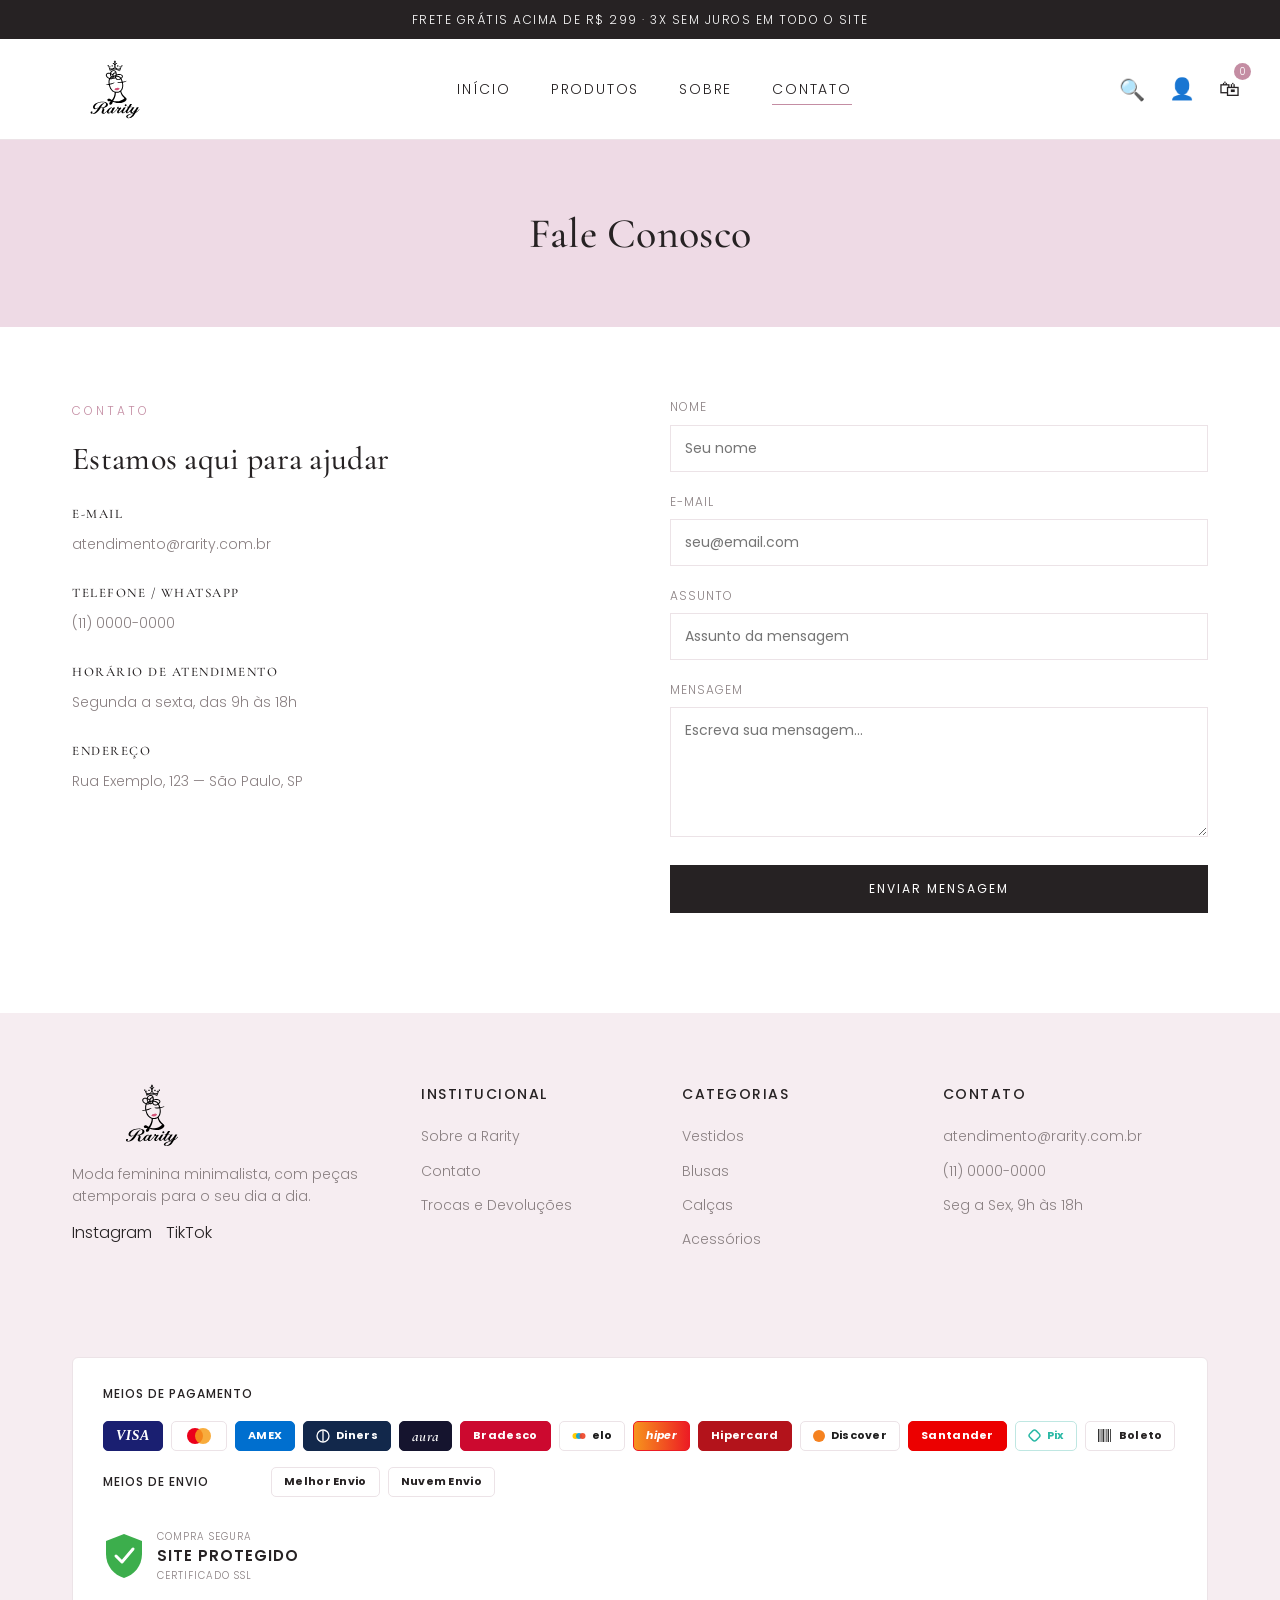
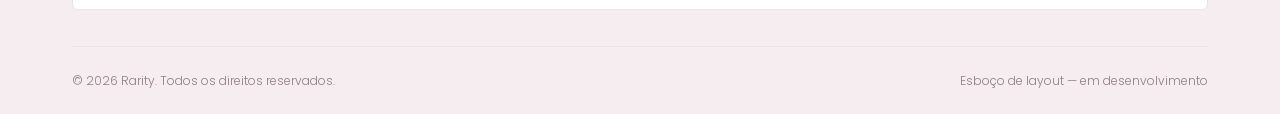
==== contato.html @ 162bc7de "Esboço inicial do site Rarity Layout minimalista em branco e rosa claro, com home, catálogo de produ" ====
<!DOCTYPE html>
<html lang="pt-BR">
<head>
<meta charset="UTF-8">
<meta name="viewport" content="width=device-width, initial-scale=1.0">
<title>Contato — Rarity</title>
<link rel="stylesheet" href="assets/css/style.css">
</head>
<body>

<div class="announce">FRETE GRÁTIS ACIMA DE R$ 299 · 3X SEM JUROS EM TODO O SITE</div>

<header>
  <div class="nav-wrap">
    <a href="index.html" class="site-logo">
      <img src="assets/img/logo-rarity.svg" alt="Rarity">
    </a>

    <ul class="nav-links">
      <li><a href="index.html">Início</a></li>
      <li class="has-dropdown">
        <a href="produtos.html">Produtos</a>
        <ul class="dropdown">
          <li><a href="produtos.html?cat=vestidos">Vestidos</a></li>
          <li class="has-submenu">
            <a href="produtos.html?cat=blusas">Blusas</a>
            <ul class="submenu">
              <li><a href="produtos.html?cat=blusas&amp;sub=basica">Blusa Básica</a></li>
              <li><a href="produtos.html?cat=blusas&amp;sub=cigana">Blusa Cigana</a></li>
              <li><a href="produtos.html?cat=blusas&amp;sub=manga-3-4">Blusa Manga 3/4</a></li>
              <li><a href="produtos.html?cat=blusas&amp;sub=manga-longa">Blusa Manga Longa</a></li>
            </ul>
          </li>
          <li><a href="produtos.html?cat=calcas">Calças</a></li>
          <li class="has-submenu">
            <a href="produtos.html?cat=saias">Saias</a>
            <ul class="submenu">
              <li><a href="produtos.html?cat=saias&amp;sub=longa">Saia Longa</a></li>
              <li><a href="produtos.html?cat=saias&amp;sub=assimetrica">Saia Assimétrica</a></li>
            </ul>
          </li>
          <li><a href="produtos.html?cat=conjuntos">Conjuntos</a></li>
          <li><a href="produtos.html?cat=acessorios">Acessórios</a></li>
        </ul>
      </li>
      <li><a href="sobre.html">Sobre</a></li>
      <li class="active"><a href="contato.html">Contato</a></li>
    </ul>

    <div class="nav-icons">
      <button class="icon-search" aria-label="Buscar">&#128269;</button>
      <a href="#" class="icon-account" aria-label="Conta">&#128100;</a>
      <a href="#" aria-label="Carrinho">&#128717;<span class="cart-count">0</span></a>
      <button class="burger" aria-label="Menu">&#9776;</button>
    </div>
  </div>
</header>

<div class="search-overlay" id="searchOverlay">
  <div class="search-box">
    <button class="search-close" aria-label="Fechar busca">&times;</button>
    <form class="search-form" id="searchForm">
      <input type="text" id="searchInput" placeholder="Buscar produtos, categorias ou subcategorias..." autocomplete="off">
      <button type="submit">Buscar</button>
    </form>
    <div class="search-results" id="searchResults"></div>
  </div>
</div>

<div class="page-banner">
  <div class="container">
    <h1>Fale Conosco</h1>
  </div>
</div>

<div class="container">
  <div class="contact-wrap">

    <div>
      <span class="eyebrow">Contato</span>
      <h2 style="font-size:32px;margin-bottom:20px;">Estamos aqui para ajudar</h2>

      <div class="info-block">
        <h4>E-mail</h4>
        <p>atendimento@rarity.com.br</p>
      </div>
      <div class="info-block">
        <h4>Telefone / WhatsApp</h4>
        <p>(11) 0000-0000</p>
      </div>
      <div class="info-block">
        <h4>Horário de Atendimento</h4>
        <p>Segunda a sexta, das 9h às 18h</p>
      </div>
      <div class="info-block">
        <h4>Endereço</h4>
        <p>Rua Exemplo, 123 — São Paulo, SP</p>
      </div>
    </div>

    <form class="contact-form">
      <div class="form-group">
        <label>Nome</label>
        <input type="text" placeholder="Seu nome" required>
      </div>
      <div class="form-group">
        <label>E-mail</label>
        <input type="email" placeholder="seu@email.com" required>
      </div>
      <div class="form-group">
        <label>Assunto</label>
        <input type="text" placeholder="Assunto da mensagem">
      </div>
      <div class="form-group">
        <label>Mensagem</label>
        <textarea placeholder="Escreva sua mensagem..." required></textarea>
      </div>
      <button type="submit" class="btn btn-primary btn-block">Enviar Mensagem</button>
    </form>

  </div>
</div>

<footer>
  <div class="container">
    <div class="footer-grid">
      <div class="footer-col">
        <div class="logo"><img src="assets/img/logo-rarity.svg" alt="Rarity"></div>
        <p>Moda feminina minimalista, com peças atemporais para o seu dia a dia.</p>
        <div class="social">
          <a href="#">Instagram</a>
          <a href="#">TikTok</a>
        </div>
      </div>
      <div class="footer-col">
        <h4>Institucional</h4>
        <ul>
          <li><a href="sobre.html">Sobre a Rarity</a></li>
          <li><a href="contato.html">Contato</a></li>
          <li><a href="#">Trocas e Devoluções</a></li>
        </ul>
      </div>
      <div class="footer-col">
        <h4>Categorias</h4>
        <ul>
          <li><a href="produtos.html?cat=vestidos">Vestidos</a></li>
          <li><a href="produtos.html?cat=blusas">Blusas</a></li>
          <li><a href="produtos.html?cat=calcas">Calças</a></li>
          <li><a href="produtos.html?cat=acessorios">Acessórios</a></li>
        </ul>
      </div>
      <div class="footer-col">
        <h4>Contato</h4>
        <p>atendimento@rarity.com.br</p>
        <p>(11) 0000-0000</p>
        <p>Seg a Sex, 9h às 18h</p>
      </div>
    </div>

    <div class="payment-strip">
      <div class="payment-info">
        <div class="payment-row">
          <h4>Meios de pagamento</h4>
          <div class="payment-badges">
            <span class="brand-badge visa">VISA</span>
            <span class="brand-badge mastercard">
              <svg width="26" height="16" viewBox="0 0 26 16" xmlns="http://www.w3.org/2000/svg">
                <circle cx="9" cy="8" r="8" fill="#EB001B"/>
                <circle cx="17" cy="8" r="8" fill="#F79E1B" opacity="0.85"/>
              </svg>
            </span>
            <span class="brand-badge amex">AMEX</span>
            <span class="brand-badge diners">
              <svg width="14" height="14" viewBox="0 0 14 14" xmlns="http://www.w3.org/2000/svg">
                <circle cx="7" cy="7" r="6" fill="none" stroke="#fff" stroke-width="1.3"/>
                <line x1="7" y1="1.5" x2="7" y2="12.5" stroke="#fff" stroke-width="1.3"/>
              </svg>
              Diners
            </span>
            <span class="brand-badge aura">aura</span>
            <span class="brand-badge bradesco">Bradesco</span>
            <span class="brand-badge elo">
              <svg width="14" height="14" viewBox="0 0 14 14" xmlns="http://www.w3.org/2000/svg">
                <circle cx="3.5" cy="7" r="3" fill="#FFCB05"/>
                <circle cx="7" cy="7" r="3" fill="#00A4E0" opacity="0.9"/>
                <circle cx="10.5" cy="7" r="3" fill="#EF4123" opacity="0.9"/>
              </svg>
              elo
            </span>
            <span class="brand-badge hiper">hiper</span>
            <span class="brand-badge hipercard">Hipercard</span>
            <span class="brand-badge discover">
              <svg width="12" height="12" viewBox="0 0 12 12" xmlns="http://www.w3.org/2000/svg">
                <circle cx="6" cy="6" r="6" fill="#F58220"/>
              </svg>
              Discover
            </span>
            <span class="brand-badge santander">Santander</span>
            <span class="brand-badge pix">
              <svg width="13" height="13" viewBox="0 0 13 13" xmlns="http://www.w3.org/2000/svg">
                <rect x="2" y="2" width="9" height="9" rx="2.5" transform="rotate(45 6.5 6.5)" fill="none" stroke="#2CB9A6" stroke-width="1.5"/>
              </svg>
              Pix
            </span>
            <span class="brand-badge boleto">
              <svg width="15" height="13" viewBox="0 0 15 13" xmlns="http://www.w3.org/2000/svg">
                <rect x="0" y="0" width="1.4" height="13" fill="#333"/>
                <rect x="2.6" y="0" width="0.9" height="13" fill="#333"/>
                <rect x="4.5" y="0" width="1.8" height="13" fill="#333"/>
                <rect x="7.7" y="0" width="0.9" height="13" fill="#333"/>
                <rect x="9.6" y="0" width="1.4" height="13" fill="#333"/>
                <rect x="12" y="0" width="0.9" height="13" fill="#333"/>
              </svg>
              Boleto
            </span>
          </div>
        </div>
        <div class="payment-row">
          <h4>Meios de envio</h4>
          <div class="payment-badges">
            <span class="brand-badge">Melhor Envio</span>
            <span class="brand-badge">Nuvem Envio</span>
          </div>
        </div>
      </div>

      <div class="security-badge">
        <svg width="42" height="48" viewBox="0 0 42 48" fill="none" xmlns="http://www.w3.org/2000/svg">
          <path d="M21 2 L39 9 V22 C39 34 31 43 21 46 C11 43 3 34 3 22 V9 Z" fill="#3CAE4C"/>
          <path d="M13 24 L19 30 L30 17" stroke="#fff" stroke-width="3" stroke-linecap="round" stroke-linejoin="round" fill="none"/>
        </svg>
        <div class="sec-text">
          <p>Compra Segura</p>
          <strong>Site Protegido</strong>
          <p>Certificado SSL</p>
        </div>
      </div>
    </div>

    <div class="footer-bottom">
      <span>&copy; 2026 Rarity. Todos os direitos reservados.</span>
      <span>Esboço de layout — em desenvolvimento</span>
    </div>
  </div>
</footer>

<script src="assets/js/products.js"></script>
<script src="assets/js/search.js"></script>
<script src="assets/js/main.js"></script>
</body>
</html>
---- assets/css/style.css ----
/* ===========================
   RARITY — Design System
   Minimalista · Branco & Rosa claro
=========================== */

@import url('https://fonts.googleapis.com/css2?family=Alex+Brush&family=Cormorant+Garamond:wght@400;500;600&family=Poppins:wght@300;400;500;600&display=swap');

:root{
  --pink: #EEDAE5;
  --pink-soft: #F6EDF1;
  --pink-dark: #DCB7C7;
  --pink-deep: #C48DA3;
  --white: #FFFFFF;
  --text: #262223;
  --text-light: #8A8082;
  --border: #ECE3E7;

  --font-title: 'Cormorant Garamond', serif;
  --font-body: 'Poppins', sans-serif;

  --container: 1200px;
}

*{ margin:0; padding:0; box-sizing:border-box; }

html{ scroll-behavior:smooth; }

body{
  font-family: var(--font-body);
  color: var(--text);
  background: var(--white);
  font-weight: 300;
  line-height: 1.6;
  -webkit-font-smoothing: antialiased;
}

a{ text-decoration:none; color:inherit; }
ul{ list-style:none; }
img{ max-width:100%; display:block; }
button{ font-family:inherit; cursor:pointer; border:none; background:none; }
input, select, textarea{ font-family:inherit; }

.container{
  max-width: var(--container);
  margin: 0 auto;
  padding: 0 32px;
}

h1,h2,h3,h4{
  font-family: var(--font-title);
  font-weight: 500;
  letter-spacing: 0.3px;
}

.section-title{
  font-size: 34px;
  text-align:center;
  margin-bottom: 8px;
}

.section-sub{
  text-align:center;
  color: var(--text-light);
  font-size: 14px;
  letter-spacing: 2px;
  text-transform: uppercase;
  margin-bottom: 40px;
}

.eyebrow{
  display:inline-block;
  font-size: 12px;
  letter-spacing: 3px;
  text-transform: uppercase;
  color: var(--pink-deep);
  margin-bottom: 12px;
}

.btn{
  display:inline-block;
  padding: 14px 36px;
  border: 1px solid var(--text);
  font-size: 12px;
  letter-spacing: 2px;
  text-transform: uppercase;
  transition: all .25s ease;
  background: transparent;
}
.btn:hover{ background: var(--text); color: var(--white); }

.btn-primary{
  background: var(--text);
  color: var(--white);
  border: 1px solid var(--text);
}
.btn-primary:hover{ background: var(--pink-deep); border-color: var(--pink-deep); }

.btn-block{ width:100%; text-align:center; }

/* ===== Top announcement bar ===== */
.announce{
  background: var(--text);
  color: var(--white);
  text-align:center;
  font-size: 12px;
  letter-spacing: 1.5px;
  padding: 10px 16px;
}

/* ===== Header ===== */
header{
  position: sticky;
  top:0;
  z-index: 100;
  background: rgba(255,255,255,.96);
  backdrop-filter: blur(6px);
  border-bottom: 1px solid var(--border);
}

.nav-wrap{
  display:flex;
  align-items:center;
  justify-content:space-between;
  padding: 20px 40px;
  position: relative;
}

.logo{
  font-family: var(--font-title);
  font-size: 30px;
  letter-spacing: 4px;
  font-weight: 600;
}

.logo span{ color: var(--pink-deep); }

.site-logo{
  display:flex;
  align-items:center;
}
.site-logo img{
  height: 60px;
  width: auto;
  flex-shrink: 0;
  transition: height .2s ease;
}

.nav-links{
  display:flex;
  gap: 40px;
  font-size: 14px;
  letter-spacing: 1.8px;
  text-transform: uppercase;
}

.nav-links li{ position:relative; }

.nav-links a{
  position:relative;
  padding: 6px 0;
}
.nav-links a::after{
  content:'';
  position:absolute;
  left:0; bottom:0;
  width:0; height:1px;
  background: var(--pink-deep);
  transition: width .25s ease;
}
.nav-links a:hover::after{ width:100%; }

.nav-links .active a::after{ width:100%; }

/* dropdown */
.has-dropdown .dropdown{
  position:absolute;
  top: 100%;
  left: -20px;
  background: var(--white);
  border: 1px solid var(--border);
  min-width: 200px;
  padding: 16px 0;
  box-shadow: 0 12px 24px rgba(0,0,0,.06);
  opacity:0;
  visibility:hidden;
  transform: translateY(6px);
  transition: all .2s ease;
}
.has-dropdown:hover .dropdown{
  opacity:1; visibility:visible; transform: translateY(0);
}
.dropdown li a{
  display:block;
  padding: 10px 24px;
  text-transform:none;
  letter-spacing:.3px;
  font-size:14px;
}
.dropdown li a:hover{ background: var(--pink-soft); }
.dropdown li a::after{ display:none; }

/* submenu (subcategorias dentro do dropdown) */
.dropdown li.has-submenu{ position:relative; }
.dropdown li.has-submenu > a{
  display:flex;
  align-items:center;
  justify-content:space-between;
  gap: 8px;
}
.dropdown li.has-submenu > a::after{
  content:'\203A';
  display: inline-block;
  position: static;
  width: auto;
  height: auto;
  background: none;
  transition: none;
  font-size: 15px;
  color: var(--text-light);
}
.submenu{
  position:absolute;
  top: -16px;
  left: 100%;
  background: var(--white);
  border: 1px solid var(--border);
  min-width: 190px;
  padding: 16px 0;
  box-shadow: 0 12px 24px rgba(0,0,0,.06);
  opacity:0;
  visibility:hidden;
  transform: translateX(6px);
  transition: all .2s ease;
}
.dropdown li.has-submenu:hover .submenu{
  opacity:1; visibility:visible; transform: translateX(0);
}
.submenu li a{
  display:block;
  padding: 10px 24px;
  font-size: 14px;
}
.submenu li a:hover{ background: var(--pink-soft); }

.nav-icons{
  display:flex;
  align-items:center;
  gap: 24px;
}
.nav-icons a, .nav-icons button{
  position:relative;
  font-size: 21px;
}
.cart-count{
  position:absolute;
  top:-9px; right:-11px;
  background: var(--pink-deep);
  color:#fff;
  font-size:10px;
  width:17px; height:17px;
  border-radius:50%;
  display:flex; align-items:center; justify-content:center;
}

.burger{ display:none; font-size:22px; }
.icon-search{ cursor:pointer; }

/* ===== Search overlay ===== */
.search-overlay{
  display:none;
  position: fixed;
  inset: 0;
  background: rgba(38,34,35,.45);
  z-index: 200;
  padding: 90px 20px;
  overflow-y: auto;
}
.search-overlay.open{ display:block; }
.search-box{
  max-width: 620px;
  margin: 0 auto;
  background: var(--white);
  border-radius: 6px;
  padding: 28px;
  position: relative;
}
.search-close{
  position:absolute;
  top: 14px;
  right: 16px;
  font-size: 22px;
  line-height: 1;
  color: var(--text-light);
}
.search-close:hover{ color: var(--text); }
.search-form{
  display:flex;
  align-items:center;
  gap: 12px;
  border-bottom: 1px solid var(--border);
  padding-bottom: 16px;
}
.search-form input{
  flex:1;
  border:none;
  font-size: 20px;
  font-family: var(--font-title);
  color: var(--text);
}
.search-form input::placeholder{ color: var(--text-light); font-family: var(--font-body); font-size: 15px; }
.search-form button{
  font-size: 12px;
  letter-spacing: 1.5px;
  text-transform: uppercase;
  color: var(--pink-deep);
  font-weight: 600;
}
.search-results{
  margin-top: 16px;
  max-height: 340px;
  overflow-y: auto;
}
.search-result{
  display:flex;
  align-items:center;
  justify-content:space-between;
  gap: 14px;
  padding: 12px 6px;
  border-bottom: 1px solid var(--border);
}
.search-result:last-child{ border-bottom:none; }
.search-result:hover{ background: var(--pink-soft); }
.search-result .sr-info{ display:flex; flex-direction:column; gap:3px; }
.search-result .sr-name{ font-size: 14px; color: var(--text); }
.search-result .sr-meta{ font-size: 11px; letter-spacing:.5px; text-transform:uppercase; color: var(--text-light); }
.search-result .sr-price{ font-size: 13px; color: var(--pink-deep); white-space:nowrap; }
.search-empty{
  padding: 20px 6px;
  font-size: 14px;
  color: var(--text-light);
  text-align:center;
}

/* ===== Hero ===== */
.hero{
  background: var(--pink);
  display:flex;
  align-items:center;
  min-height: 560px;
  overflow:hidden;
}
.hero .container{
  display:grid;
  grid-template-columns: 1fr 1fr;
  align-items:center;
  gap: 40px;
}
.hero-content h1{
  font-size: 56px;
  line-height: 1.1;
  margin-bottom: 20px;
}
.hero-content p{
  color: var(--text-light);
  max-width: 420px;
  margin-bottom: 32px;
}
.hero-visual{
  aspect-ratio: 4/5;
  background: linear-gradient(135deg, var(--white), var(--pink-dark));
  border-radius: 4px;
  display:flex;
  align-items:center;
  justify-content:center;
  color: var(--white);
  font-family: var(--font-title);
  font-size: 22px;
  letter-spacing: 2px;
  position:relative;
}
.hero-visual::before{
  content:'IMAGEM DA COLEÇÃO';
  position:absolute;
  color: rgba(255,255,255,.85);
  font-size: 13px;
  letter-spacing: 3px;
  text-transform:uppercase;
  font-family: var(--font-body);
}

/* ===== Category strip ===== */
.categories{
  padding: 90px 0 70px;
}
.cat-grid{
  display:grid;
  grid-template-columns: repeat(4, 1fr);
  gap: 24px;
}
.cat-card{
  position:relative;
  aspect-ratio: 3/4;
  background: var(--pink-soft);
  border: 1px solid var(--border);
  display:flex;
  align-items:flex-end;
  justify-content:center;
  padding-bottom: 24px;
  overflow:hidden;
  transition: transform .3s ease;
}
.cat-card:hover{ transform: translateY(-6px); }
.cat-card span{
  font-family: var(--font-title);
  font-size: 20px;
  letter-spacing: 1px;
  background: var(--white);
  padding: 10px 24px;
}

/* ===== Products grid ===== */
.products{
  padding: 40px 0 100px;
  background: var(--pink-soft);
}
.product-grid{
  display:grid;
  grid-template-columns: repeat(4, 1fr);
  gap: 30px;
}
.product-card{
  background: var(--white);
}
.product-thumb{
  aspect-ratio: 3/4;
  background: var(--pink);
  position:relative;
  overflow:hidden;
  display:flex;
  align-items:center;
  justify-content:center;
  color: rgba(38,34,35,.35);
  font-size: 12px;
  letter-spacing: 2px;
  text-transform: uppercase;
}
.product-tag{
  position:absolute;
  top:12px; left:12px;
  background: var(--text);
  color:#fff;
  font-size: 10px;
  letter-spacing:1px;
  padding: 5px 10px;
  text-transform:uppercase;
}
.product-quick{
  position:absolute;
  bottom:0; left:0; right:0;
  background: rgba(255,255,255,.95);
  text-align:center;
  padding: 12px;
  font-size: 11px;
  letter-spacing:1.5px;
  text-transform:uppercase;
  transform: translateY(100%);
  transition: transform .25s ease;
}
.product-card:hover .product-quick{ transform: translateY(0); }

.product-info{
  padding: 16px 4px;
  text-align:center;
}
.product-cat{
  font-size: 11px;
  color: var(--text-light);
  text-transform:uppercase;
  letter-spacing: 1.5px;
  margin-bottom: 4px;
}
.product-name{
  font-size: 15px;
  margin-bottom: 6px;
}
.product-price{
  font-size: 14px;
  color: var(--pink-deep);
}
.price-old{
  color: var(--text-light);
  text-decoration: line-through;
  font-size: 12px;
  margin-right: 8px;
}

/* ===== Banner / promo ===== */
.promo{
  padding: 100px 0;
  text-align:center;
  background: var(--white);
}
.promo h2{
  font-size: 40px;
  max-width: 640px;
  margin: 0 auto 24px;
}
.promo p{ color: var(--text-light); margin-bottom: 32px; }

/* ===== Newsletter ===== */
.newsletter{
  background: var(--text);
  color: var(--white);
  padding: 70px 0;
  text-align:center;
}
.newsletter h3{
  font-size: 28px;
  margin-bottom: 10px;
}
.newsletter p{
  color: rgba(255,255,255,.6);
  margin-bottom: 28px;
  font-size: 14px;
}
.newsletter-form{
  display:flex;
  max-width: 440px;
  margin: 0 auto;
  border-bottom: 1px solid rgba(255,255,255,.4);
}
.newsletter-form input{
  flex:1;
  background:transparent;
  border:none;
  color:#fff;
  padding: 12px 4px;
  font-size: 14px;
}
.newsletter-form input::placeholder{ color: rgba(255,255,255,.5); }
.newsletter-form button{
  color:#fff;
  font-size: 12px;
  letter-spacing: 2px;
  text-transform: uppercase;
  padding: 0 8px;
}

/* ===== Payment / shipping / security strip (footer) ===== */
.payment-strip{
  display:flex;
  align-items:center;
  justify-content:space-between;
  gap: 32px;
  flex-wrap: wrap;
  background: var(--white);
  border: 1px solid var(--border);
  border-radius: 6px;
  padding: 26px 30px;
  margin: 44px 0 36px;
}
.payment-info{
  display:flex;
  flex-direction:column;
  gap: 16px;
}
.payment-row{
  display:flex;
  align-items:center;
  gap: 18px;
  flex-wrap: wrap;
}
.payment-row h4{
  width: 150px;
  flex-shrink:0;
  font-size: 12px;
  text-transform: uppercase;
  letter-spacing: 1px;
  font-family: var(--font-body);
  font-weight: 500;
  color: var(--text);
}
.payment-badges{
  display:flex;
  align-items:center;
  gap: 8px;
  flex-wrap: wrap;
}
.brand-badge{
  display:inline-flex;
  align-items:center;
  justify-content:center;
  gap: 6px;
  height: 30px;
  padding: 0 12px;
  background: var(--white);
  border: 1px solid var(--border);
  border-radius: 5px;
  font-family: var(--font-body);
  font-size: 11px;
  font-weight: 700;
  letter-spacing: .3px;
  color: var(--text);
  white-space: nowrap;
}
.brand-badge svg{ flex-shrink:0; }

.brand-badge.visa{ background:#1A1F71; border-color:#1A1F71; color:#fff; font-family: Georgia, 'Times New Roman', serif; font-style:italic; font-size:14px; letter-spacing:.5px; }
.brand-badge.mastercard{ padding:0 14px; }
.brand-badge.amex{ background:#006FCF; border-color:#006FCF; color:#fff; }
.brand-badge.diners{ background:#12284B; border-color:#12284B; color:#fff; }
.brand-badge.aura{ background:#15142E; border-color:#15142E; color:#fff; font-family: var(--font-title); font-style:italic; font-size:15px; font-weight:600; }
.brand-badge.bradesco{ background:#CC092F; border-color:#CC092F; color:#fff; }
.brand-badge.elo{ color:#1a1a1a; }
.brand-badge.hiper{ background: linear-gradient(90deg,#F7941D,#EC1C24); border-color:#EC1C24; color:#fff; font-style:italic; }
.brand-badge.hipercard{ background:#B3131B; border-color:#B3131B; color:#fff; }
.brand-badge.discover{ color:#1F1F1F; }
.brand-badge.santander{ background:#EC0000; border-color:#EC0000; color:#fff; }
.brand-badge.pix{ color:#2CB9A6; border-color:#BFE7E2; }
.brand-badge.boleto{ color: var(--text); }
.security-badge{
  display:flex;
  align-items:center;
  gap: 12px;
}
.security-badge svg{ flex-shrink:0; }
.security-badge .sec-text p{
  font-size: 10px;
  letter-spacing: 1px;
  text-transform: uppercase;
  color: var(--text-light);
  line-height: 1.5;
}
.security-badge .sec-text strong{
  display:block;
  font-size: 15px;
  letter-spacing: 1px;
  text-transform: uppercase;
  color: var(--text);
  font-weight: 600;
}

/* ===== Footer ===== */
footer{
  background: var(--pink-soft);
  padding: 70px 0 24px;
}
.footer-grid{
  display:grid;
  grid-template-columns: 1.4fr 1fr 1fr 1.2fr;
  gap: 40px;
  padding-bottom: 50px;
}
.footer-col h4{
  font-size: 14px;
  text-transform: uppercase;
  letter-spacing: 1.5px;
  margin-bottom: 20px;
  font-family: var(--font-body);
  font-weight: 500;
}
.footer-col p, .footer-col li{
  font-size: 14px;
  color: var(--text-light);
  margin-bottom: 12px;
}
.footer-col .logo{ margin-bottom: 16px; }
.footer-col .logo img{ height: 64px; width: auto; }
.footer-bottom{
  border-top: 1px solid var(--border);
  padding-top: 24px;
  display:flex;
  justify-content:space-between;
  font-size: 12px;
  color: var(--text-light);
}
.social{
  display:flex;
  gap:14px;
}

/* ===== Breadcrumb ===== */
.breadcrumb{
  padding: 24px 0;
  font-size: 13px;
  color: var(--text-light);
  letter-spacing: .5px;
}
.breadcrumb a:hover{ color: var(--pink-deep); }

/* ===== Page header banner ===== */
.page-banner{
  background: var(--pink);
  padding: 60px 0;
  text-align:center;
}
.page-banner h1{ font-size: 42px; }

/* ===== Shop layout ===== */
.shop-layout{
  display:grid;
  grid-template-columns: 260px 1fr;
  gap: 48px;
  padding: 50px 0 100px;
}
.filter-block{
  margin-bottom: 36px;
}
.filter-block h4{
  font-size: 13px;
  text-transform:uppercase;
  letter-spacing: 1.5px;
  margin-bottom: 16px;
  font-family: var(--font-body);
  font-weight:500;
}
.filter-block label{
  display:flex;
  align-items:center;
  gap:10px;
  font-size: 14px;
  color: var(--text-light);
  margin-bottom: 10px;
  cursor:pointer;
}
.filter-block input[type=checkbox]{ accent-color: var(--pink-deep); }
.filter-block label.sub-check{
  margin-left: 22px;
  font-size: 13px;
}

.size-grid{
  display:flex;
  flex-wrap:wrap;
  gap: 8px;
}
.size-grid span{
  width: 38px; height: 38px;
  display:flex; align-items:center; justify-content:center;
  border: 1px solid var(--border);
  font-size: 13px;
  cursor:pointer;
}
.size-grid span:hover{ border-color: var(--pink-deep); }

.shop-toolbar{
  display:flex;
  justify-content:space-between;
  align-items:center;
  margin-bottom: 30px;
  font-size: 13px;
  color: var(--text-light);
}
.shop-toolbar select{
  border: 1px solid var(--border);
  padding: 8px 14px;
  font-size: 13px;
}

.search-summary{
  display:flex;
  align-items:center;
  justify-content:space-between;
  flex-wrap:wrap;
  gap: 10px;
  background: var(--pink-soft);
  border: 1px solid var(--border);
  padding: 14px 20px;
  margin-bottom: 30px;
  font-size: 14px;
  color: var(--text);
}
.search-summary a{
  color: var(--pink-deep);
  text-decoration: underline;
  font-size: 13px;
}
.products-empty{
  grid-column: 1 / -1;
  text-align:center;
  padding: 70px 20px;
  color: var(--text-light);
}
.products-empty strong{ display:block; color:var(--text); font-size:18px; margin-bottom:8px; font-family:var(--font-title); font-weight:500; }

.pagination{
  display:flex;
  justify-content:center;
  gap: 10px;
  margin-top: 60px;
}
.pagination a{
  width: 36px; height: 36px;
  display:flex; align-items:center; justify-content:center;
  border: 1px solid var(--border);
  font-size: 13px;
}
.pagination a.active{ background: var(--text); color:#fff; border-color: var(--text); }

/* ===== Product detail ===== */
.product-detail{
  display:grid;
  grid-template-columns: 1fr 1fr;
  gap: 60px;
  padding: 50px 0 100px;
}
.gallery-main{
  aspect-ratio: 4/5;
  background: var(--pink);
  margin-bottom: 14px;
  display:flex; align-items:center; justify-content:center;
  color: rgba(38,34,35,.35);
  letter-spacing: 2px;
  font-size: 13px;
  text-transform: uppercase;
}
.gallery-thumbs{
  display:grid;
  grid-template-columns: repeat(4,1fr);
  gap: 12px;
}
.gallery-thumbs div{
  aspect-ratio: 1;
  background: var(--pink-soft);
  border: 1px solid var(--border);
}
.pd-cat{
  font-size: 12px;
  letter-spacing:2px;
  text-transform:uppercase;
  color: var(--pink-deep);
  margin-bottom: 10px;
}
.pd-title{ font-size: 36px; margin-bottom: 12px; }
.pd-price{ font-size: 22px; margin-bottom: 24px; }
.pd-desc{ color: var(--text-light); font-size: 14px; margin-bottom: 30px; }

.option-block{ margin-bottom: 28px; }
.option-block h4{
  font-size: 12px;
  text-transform:uppercase;
  letter-spacing:1.5px;
  margin-bottom: 12px;
  font-weight: 500;
}

.qty-add{
  display:flex;
  gap: 14px;
  margin-bottom: 24px;
}
.qty-box{
  display:flex;
  align-items:center;
  border: 1px solid var(--border);
}
.qty-box button{ width: 40px; height: 48px; font-size:16px; }
.qty-box input{
  width: 40px;
  text-align:center;
  border:none;
  font-size: 14px;
}

.pd-meta{
  border-top: 1px solid var(--border);
  padding-top: 20px;
  font-size: 13px;
  color: var(--text-light);
}
.pd-meta p{ margin-bottom: 8px; }

.tabs{
  padding: 0 0 100px;
}
.tab-headers{
  display:flex;
  gap: 40px;
  border-bottom: 1px solid var(--border);
  margin-bottom: 30px;
}
.tab-headers button{
  padding: 14px 0;
  font-size: 13px;
  letter-spacing: 1.5px;
  text-transform:uppercase;
  color: var(--text-light);
  border-bottom: 2px solid transparent;
}
.tab-headers button.active{
  color: var(--text);
  border-color: var(--pink-deep);
}
.tab-content{ color: var(--text-light); font-size: 14px; max-width: 800px; }
.tab-panel{ display:none; }
.tab-panel.active{ display:block; }

/* ===== About / Contact ===== */
.split{
  display:grid;
  grid-template-columns: 1fr 1fr;
  gap: 60px;
  align-items:center;
  padding: 90px 0;
}
.split .visual{
  aspect-ratio: 4/5;
  background: var(--pink);
}
.split h2{ font-size: 38px; margin-bottom: 20px; }
.split p{ color: var(--text-light); margin-bottom: 16px; }

.values-grid{
  display:grid;
  grid-template-columns: repeat(3,1fr);
  gap: 32px;
  padding: 0 0 100px;
  text-align:center;
}
.values-grid div h3{ font-size: 22px; margin-bottom: 10px; }
.values-grid div p{ color: var(--text-light); font-size: 14px; }
.value-icon{
  width: 56px; height:56px;
  border-radius:50%;
  background: var(--pink-soft);
  display:flex; align-items:center; justify-content:center;
  margin: 0 auto 18px;
  font-size: 22px;
}

.contact-wrap{
  display:grid;
  grid-template-columns: 1fr 1fr;
  gap: 60px;
  padding: 70px 0 100px;
}
.form-group{ margin-bottom: 20px; }
.form-group label{
  display:block;
  font-size: 12px;
  text-transform:uppercase;
  letter-spacing:1px;
  margin-bottom: 8px;
  color: var(--text-light);
}
.form-group input, .form-group textarea{
  width:100%;
  border: 1px solid var(--border);
  padding: 12px 14px;
  font-size: 14px;
}
.form-group textarea{ resize: vertical; min-height: 130px; }
.info-block{ margin-bottom: 28px; }
.info-block h4{
  font-size: 13px;
  text-transform:uppercase;
  letter-spacing:1.5px;
  margin-bottom: 8px;
}
.info-block p{ color: var(--text-light); font-size: 14px; }

/* ===== Responsive ===== */
@media (max-width: 992px){
  .hero .container{ grid-template-columns: 1fr; }
  .hero-visual{ order:-1; }
  .cat-grid{ grid-template-columns: repeat(2,1fr); }
  .product-grid{ grid-template-columns: repeat(2,1fr); }
  .footer-grid{ grid-template-columns: 1fr 1fr; }
  .shop-layout{ grid-template-columns: 1fr; }
  .product-detail{ grid-template-columns: 1fr; }
  .split{ grid-template-columns: 1fr; }
  .contact-wrap{ grid-template-columns: 1fr; }
  .values-grid{ grid-template-columns: 1fr; }
}

/* Tablet e notebooks estreitos: menu vira hambúrguer, tudo um pouco mais compacto */
@media (max-width: 1024px){
  .nav-wrap{ padding: 16px 24px; }
  .site-logo img{ height: 48px; }
  .nav-icons{ gap: 18px; }
  .nav-icons a, .nav-icons button{ font-size: 20px; }
  .nav-icons .icon-account{ display:none; }

  .nav-links{
    display:none;
    position: absolute;
    top: 100%;
    left: 0;
    right: 0;
    flex-direction: column;
    gap: 0;
    max-height: calc(100vh - 100%);
    overflow-y: auto;
    background: var(--white);
    border-top: 1px solid var(--border);
    box-shadow: 0 16px 24px rgba(0,0,0,.08);
  }
  .nav-links.open{ display:flex; }
  .nav-links li{ width:100%; }
  .nav-links > li > a{ display:block; padding: 15px 24px; }
  .nav-links a::after{ display:none; }

  .has-dropdown .dropdown{
    position:static;
    opacity:1; visibility:visible; transform:none;
    border:none; box-shadow:none; padding:0; min-width:0;
  }
  .dropdown li a{ padding-left: 40px; }
  .has-submenu > a::after{ display:none; }
  .submenu{
    position:static;
    opacity:1; visibility:visible; transform:none;
    border:none; box-shadow:none; padding:0; min-width:0;
  }
  .submenu li a{ padding-left: 56px; font-size:13px; }

  .burger{ display:block; }
}

@media (max-width: 640px){
  .nav-wrap{ padding: 14px 16px; }
  .site-logo img{ height: 40px; }
  .nav-icons{ gap: 14px; }
  .nav-icons a, .nav-icons button{ font-size: 19px; }
  .cart-count{ width:15px; height:15px; font-size:9px; top:-7px; right:-9px; }
  .burger{ font-size: 20px; }

  .hero-content h1{ font-size: 38px; }
  .cat-grid, .product-grid{ grid-template-columns: 1fr 1fr; gap: 14px; }
  .section-title{ font-size: 26px; }
}
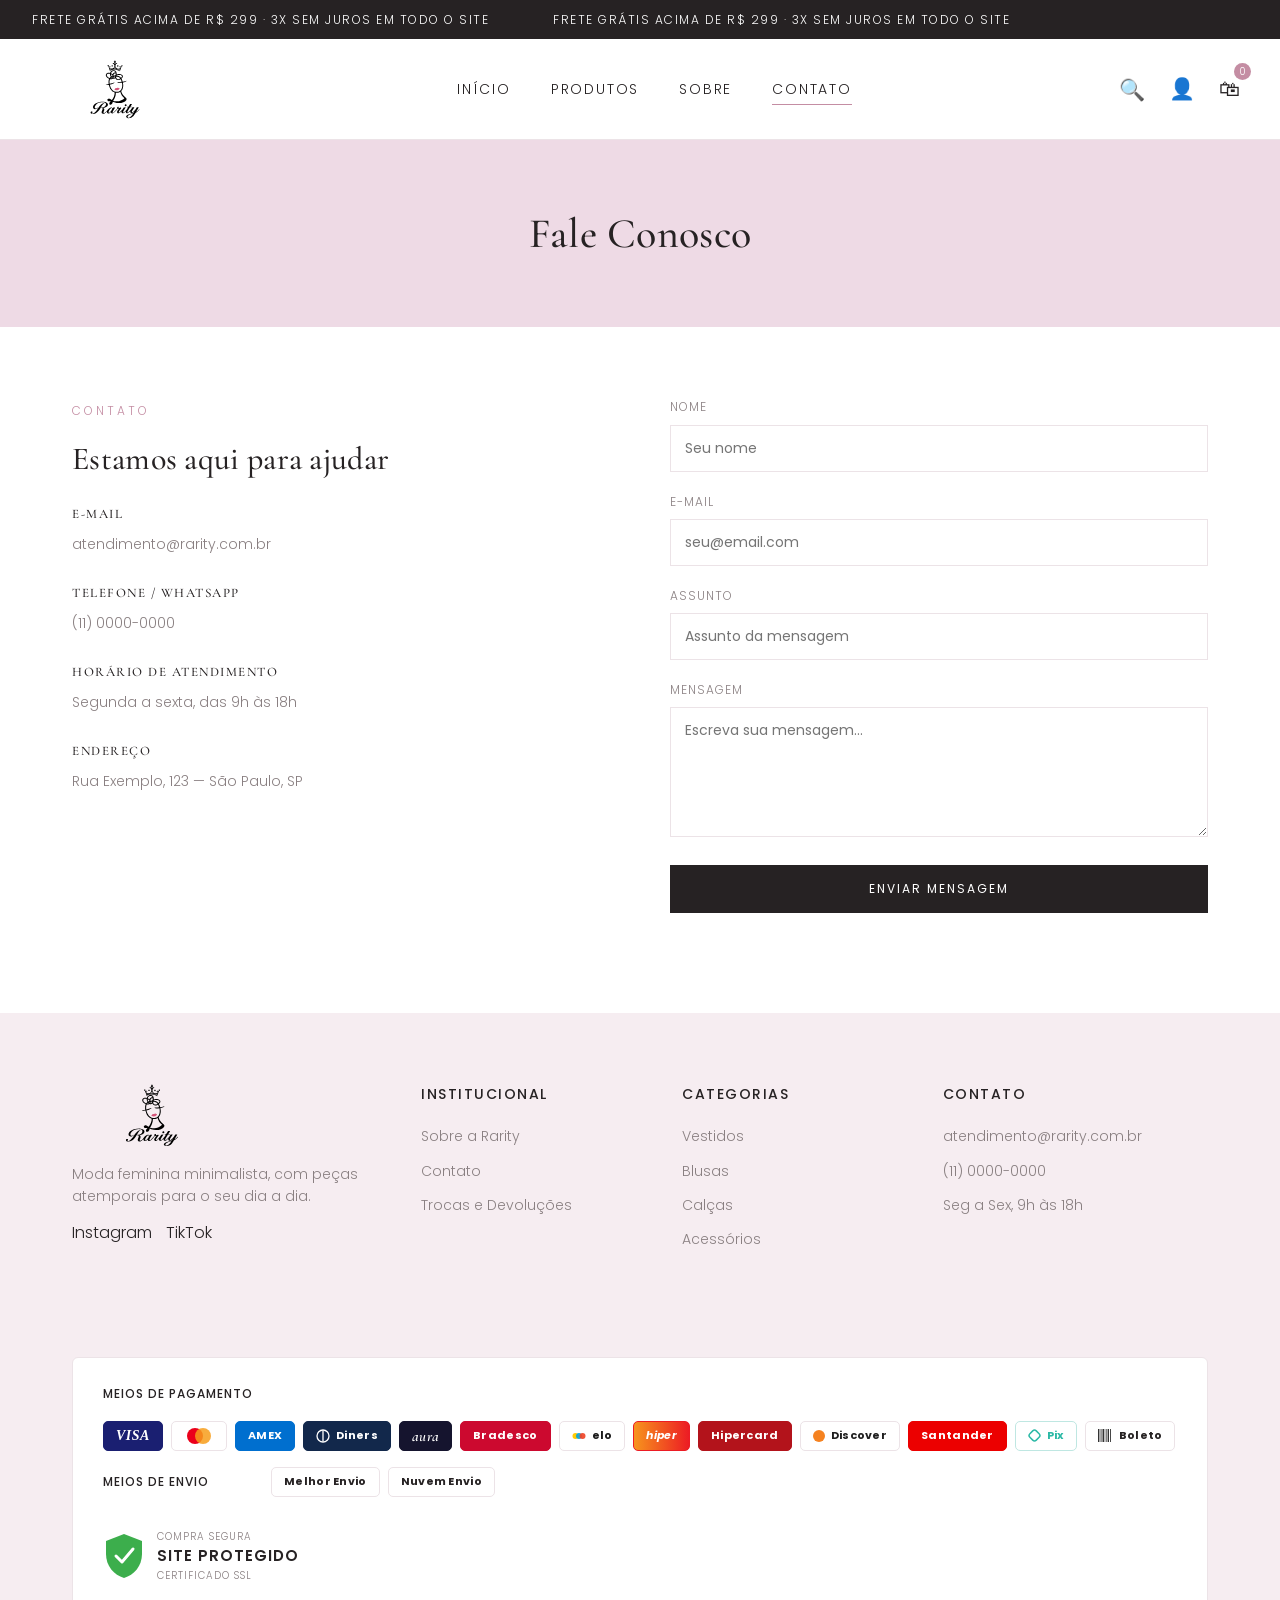
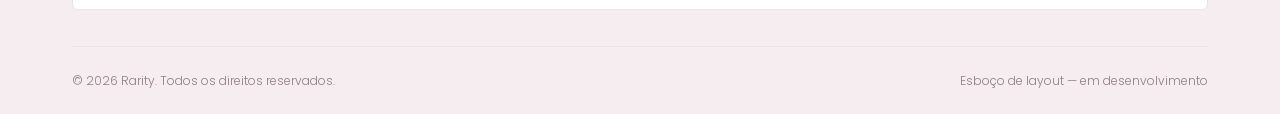
==== commit 6e048aab: "Remove dica do painel de busca e anima a faixa de aviso do topo Faixa de anúncio agora desliza conti" ====
--- a/contato.html
+++ b/contato.html
@@ -8,7 +8,7 @@
 </head>
 <body>
 
-<div class="announce">FRETE GRÁTIS ACIMA DE R$ 299 · 3X SEM JUROS EM TODO O SITE</div>
+<div class="announce"><div class="announce-track"><span>FRETE GRÁTIS ACIMA DE R$ 299 · 3X SEM JUROS EM TODO O SITE</span><span>FRETE GRÁTIS ACIMA DE R$ 299 · 3X SEM JUROS EM TODO O SITE</span></div></div>
 
 <header>
   <div class="nav-wrap">
--- a/assets/css/style.css
+++ b/assets/css/style.css
@@ -101,10 +101,24 @@
 .announce{
   background: var(--text);
   color: var(--white);
-  text-align:center;
   font-size: 12px;
   letter-spacing: 1.5px;
-  padding: 10px 16px;
+  padding: 10px 0;
+  overflow: hidden;
+  white-space: nowrap;
+}
+.announce-track{
+  display: inline-flex;
+  width: max-content;
+  animation: announce-scroll 32s linear infinite;
+}
+.announce-track span{
+  padding: 0 32px;
+  flex-shrink: 0;
+}
+@keyframes announce-scroll{
+  from{ transform: translateX(0); }
+  to{ transform: translateX(-50%); }
 }
 
 /* ===== Header ===== */
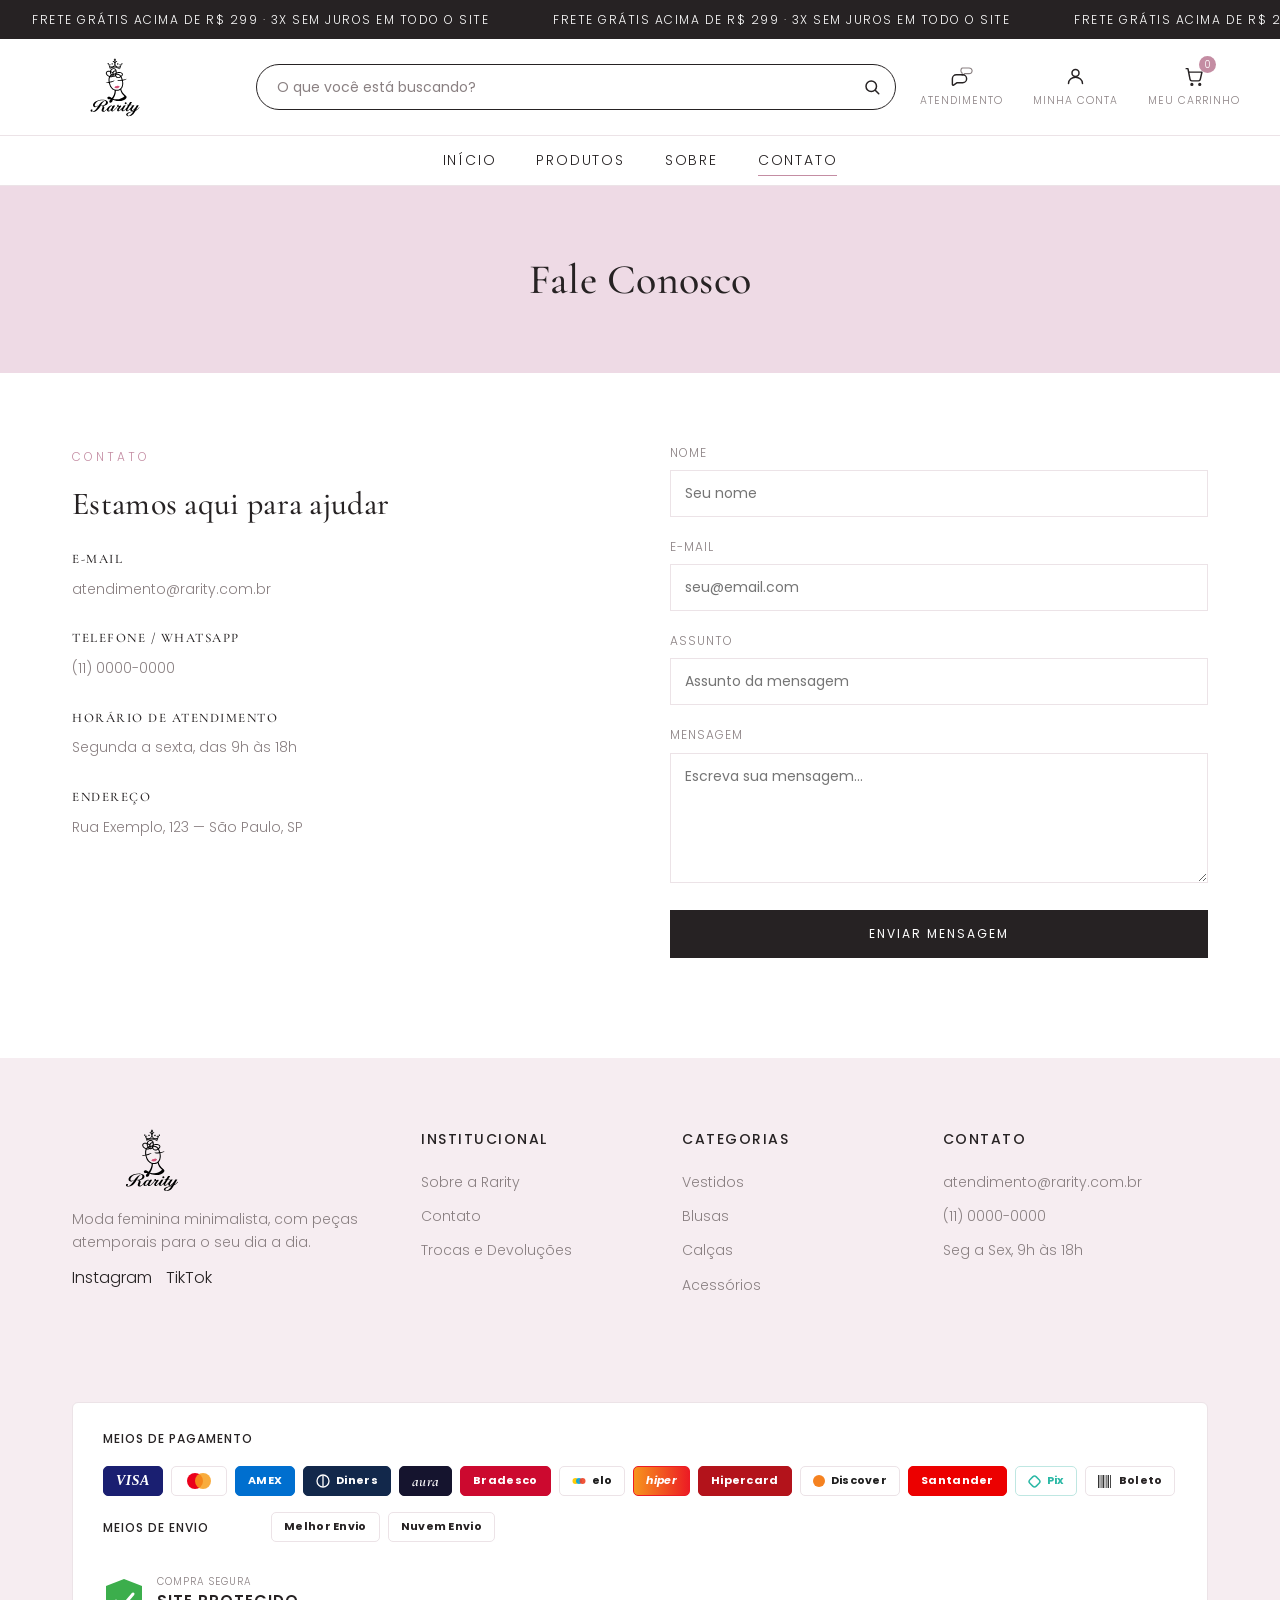
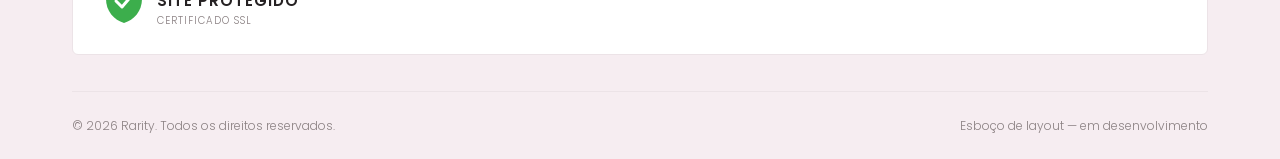
==== commit 939f66c6: "Reestrutura o cabeçalho com busca central e ações à direita Adiciona barra de pesquisa funcional cen" ====
--- a/contato.html
+++ b/contato.html
@@ -4,18 +4,65 @@
 <meta charset="UTF-8">
 <meta name="viewport" content="width=device-width, initial-scale=1.0">
 <title>Contato — Rarity</title>
-<link rel="stylesheet" href="assets/css/style.css">
+<link rel="icon" href="assets/img/logo-rarity.svg" type="image/svg+xml">
+<link rel="icon" href="assets/img/favicon-32x32.png" type="image/png" sizes="32x32">
+<link rel="icon" href="assets/img/favicon-48x48.png" type="image/png" sizes="48x48">
+<link rel="icon" href="assets/img/favicon-192x192.png" type="image/png" sizes="192x192">
+<link rel="icon" href="assets/img/favicon-512x512.png" type="image/png" sizes="512x512">
+<link rel="apple-touch-icon" href="assets/img/apple-touch-icon.png" sizes="180x180">
+<link rel="stylesheet" href="assets/css/style.css?v=continuous-announce">
 </head>
 <body>
 
 <div class="announce"><div class="announce-track"><span>FRETE GRÁTIS ACIMA DE R$ 299 · 3X SEM JUROS EM TODO O SITE</span><span>FRETE GRÁTIS ACIMA DE R$ 299 · 3X SEM JUROS EM TODO O SITE</span></div></div>
 
 <header>
-  <div class="nav-wrap">
+  <div class="nav-main">
     <a href="index.html" class="site-logo">
       <img src="assets/img/logo-rarity.svg" alt="Rarity">
     </a>
 
+    <div class="header-search">
+      <form class="search-form" id="searchForm" role="search">
+        <input type="text" id="searchInput" placeholder="O que você está buscando?" autocomplete="off">
+        <button type="submit" class="search-submit" aria-label="Buscar">
+          <svg viewBox="0 0 24 24" width="18" height="18" fill="none" stroke="currentColor" stroke-width="2" stroke-linecap="round" stroke-linejoin="round"><circle cx="11" cy="11" r="7"></circle><line x1="21" y1="21" x2="16.65" y2="16.65"></line></svg>
+        </button>
+      </form>
+      <div class="search-results" id="searchResults"></div>
+    </div>
+
+    <div class="header-right">
+    <div class="header-actions">
+      <a href="contato.html" class="header-action">
+        <span class="action-icon icon-chat">
+          <svg class="bubble-back" viewBox="0 0 24 24" width="15" height="15" fill="none" stroke="currentColor" stroke-width="1.8" stroke-linecap="round" stroke-linejoin="round"><path d="M21 12a5 5 0 0 1-5 5H9l-4 3v-4a5 5 0 0 1 0-8h11a5 5 0 0 1 5 4z"></path></svg>
+          <svg class="bubble-front" viewBox="0 0 24 24" width="19" height="19" fill="none" stroke="currentColor" stroke-width="1.8" stroke-linecap="round" stroke-linejoin="round"><path d="M3 11a5 5 0 0 1 5-5h8a5 5 0 0 1 0 10H9l-4.5 3.2A1 1 0 0 1 3 18.4V11z"></path></svg>
+        </span>
+        <span class="action-label">Atendimento</span>
+      </a>
+
+      <a href="#" class="header-action icon-account" aria-label="Conta">
+        <span class="action-icon icon-user">
+          <svg viewBox="0 0 24 24" width="21" height="21" fill="none" stroke="currentColor" stroke-width="1.7" stroke-linecap="round" stroke-linejoin="round"><circle cx="12" cy="8" r="4"></circle><path d="M4 20c0-4.2 3.6-7.2 8-7.2s8 3 8 7.2"></path></svg>
+        </span>
+        <span class="action-label">Minha conta</span>
+      </a>
+
+      <a href="#" class="header-action" aria-label="Carrinho">
+        <span class="action-icon icon-cart">
+          <svg viewBox="0 0 24 24" width="21" height="21" fill="none" stroke="currentColor" stroke-width="1.7" stroke-linecap="round" stroke-linejoin="round"><circle cx="9" cy="21" r="1"></circle><circle cx="18" cy="21" r="1"></circle><path d="M2.5 3h2l2.4 12.4a2 2 0 0 0 2 1.6h7.7a2 2 0 0 0 2-1.6L20.5 7H6"></path></svg>
+          <span class="cart-count">0</span>
+        </span>
+        <span class="action-label">Meu carrinho</span>
+      </a>
+    </div>
+
+    <button class="burger" aria-label="Menu">&#9776;</button>
+    </div>
+  </div>
+
+  <nav class="nav-sub">
     <ul class="nav-links">
       <li><a href="index.html">Início</a></li>
       <li class="has-dropdown">
@@ -46,26 +93,8 @@
       <li><a href="sobre.html">Sobre</a></li>
       <li class="active"><a href="contato.html">Contato</a></li>
     </ul>
-
-    <div class="nav-icons">
-      <button class="icon-search" aria-label="Buscar">&#128269;</button>
-      <a href="#" class="icon-account" aria-label="Conta">&#128100;</a>
-      <a href="#" aria-label="Carrinho">&#128717;<span class="cart-count">0</span></a>
-      <button class="burger" aria-label="Menu">&#9776;</button>
-    </div>
-  </div>
+  </nav>
 </header>
-
-<div class="search-overlay" id="searchOverlay">
-  <div class="search-box">
-    <button class="search-close" aria-label="Fechar busca">&times;</button>
-    <form class="search-form" id="searchForm">
-      <input type="text" id="searchInput" placeholder="Buscar produtos, categorias ou subcategorias..." autocomplete="off">
-      <button type="submit">Buscar</button>
-    </form>
-    <div class="search-results" id="searchResults"></div>
-  </div>
-</div>
 
 <div class="page-banner">
   <div class="container">
@@ -246,6 +275,6 @@
 
 <script src="assets/js/products.js"></script>
 <script src="assets/js/search.js"></script>
-<script src="assets/js/main.js"></script>
+<script src="assets/js/main.js?v=continuous-announce"></script>
 </body>
 </html>
--- a/assets/css/style.css
+++ b/assets/css/style.css
@@ -110,6 +110,7 @@
 .announce-track{
   display: inline-flex;
   width: max-content;
+  --announce-shift: 50%;
   animation: announce-scroll 32s linear infinite;
 }
 .announce-track span{
@@ -118,7 +119,7 @@
 }
 @keyframes announce-scroll{
   from{ transform: translateX(0); }
-  to{ transform: translateX(-50%); }
+  to{ transform: translateX(calc(-1 * var(--announce-shift))); }
 }
 
 /* ===== Header ===== */
@@ -131,12 +132,13 @@
   border-bottom: 1px solid var(--border);
 }
 
-.nav-wrap{
-  display:flex;
-  align-items:center;
-  justify-content:space-between;
-  padding: 20px 40px;
-  position: relative;
+.nav-main{
+  display:grid;
+  grid-template-columns: 1fr minmax(320px, 640px) 1fr;
+  grid-template-areas: "logo search right";
+  align-items:center;
+  gap: 24px;
+  padding: 18px 40px;
 }
 
 .logo{
@@ -149,8 +151,11 @@
 .logo span{ color: var(--pink-deep); }
 
 .site-logo{
-  display:flex;
-  align-items:center;
+  grid-area: logo;
+  display:flex;
+  align-items:center;
+  justify-self: start;
+  flex-shrink: 0;
 }
 .site-logo img{
   height: 60px;
@@ -159,9 +164,13 @@
   transition: height .2s ease;
 }
 
-.nav-links{
-  display:flex;
+.nav-sub{ position:relative; }
+.nav-sub .nav-links{
+  display:flex;
+  justify-content:center;
   gap: 40px;
+  padding: 13px 40px;
+  border-top: 1px solid var(--border);
   font-size: 14px;
   letter-spacing: 1.8px;
   text-transform: uppercase;
@@ -256,90 +265,63 @@
 }
 .submenu li a:hover{ background: var(--pink-soft); }
 
-.nav-icons{
-  display:flex;
-  align-items:center;
-  gap: 24px;
-}
-.nav-icons a, .nav-icons button{
-  position:relative;
-  font-size: 21px;
-}
-.cart-count{
-  position:absolute;
-  top:-9px; right:-11px;
-  background: var(--pink-deep);
-  color:#fff;
-  font-size:10px;
-  width:17px; height:17px;
+/* ===== Header search bar ===== */
+.header-search{
+  grid-area: search;
+  justify-self: center;
+  width: 100%;
+  max-width: 640px;
+  position: relative;
+}
+.search-form{
+  display:flex;
+  align-items:center;
+  height: 46px;
+  background: var(--white);
+  border: 1px solid var(--text);
+  border-radius: 999px;
+  padding: 4px 4px 4px 20px;
+}
+.search-form input{
+  flex:1;
+  min-width: 0;
+  border:none;
+  background:none;
+  font-size: 14px;
+  font-family: var(--font-body);
+  color: var(--text);
+  text-overflow: ellipsis;
+}
+.search-form input::placeholder{ color: var(--text-light); }
+.search-submit{
+  flex-shrink:0;
+  width: 38px; height: 38px;
   border-radius:50%;
   display:flex; align-items:center; justify-content:center;
-}
-
-.burger{ display:none; font-size:22px; }
-.icon-search{ cursor:pointer; }
-
-/* ===== Search overlay ===== */
-.search-overlay{
-  display:none;
-  position: fixed;
-  inset: 0;
-  background: rgba(38,34,35,.45);
-  z-index: 200;
-  padding: 90px 20px;
+  color: var(--text);
+  transition: background .2s ease, color .2s ease;
+}
+.search-submit:hover{ background: var(--pink-soft); color: var(--pink-deep); }
+
+.search-results{
+  position:absolute;
+  top: calc(100% + 10px);
+  left:0; right:0;
+  background: var(--white);
+  border: 1px solid var(--border);
+  border-radius: 10px;
+  box-shadow: 0 16px 32px rgba(0,0,0,.08);
+  max-height: 360px;
   overflow-y: auto;
-}
-.search-overlay.open{ display:block; }
-.search-box{
-  max-width: 620px;
-  margin: 0 auto;
-  background: var(--white);
-  border-radius: 6px;
-  padding: 28px;
-  position: relative;
-}
-.search-close{
-  position:absolute;
-  top: 14px;
-  right: 16px;
-  font-size: 22px;
-  line-height: 1;
-  color: var(--text-light);
-}
-.search-close:hover{ color: var(--text); }
-.search-form{
-  display:flex;
-  align-items:center;
-  gap: 12px;
-  border-bottom: 1px solid var(--border);
-  padding-bottom: 16px;
-}
-.search-form input{
-  flex:1;
-  border:none;
-  font-size: 20px;
-  font-family: var(--font-title);
-  color: var(--text);
-}
-.search-form input::placeholder{ color: var(--text-light); font-family: var(--font-body); font-size: 15px; }
-.search-form button{
-  font-size: 12px;
-  letter-spacing: 1.5px;
-  text-transform: uppercase;
-  color: var(--pink-deep);
-  font-weight: 600;
-}
-.search-results{
-  margin-top: 16px;
-  max-height: 340px;
-  overflow-y: auto;
-}
+  z-index: 150;
+}
+.search-results:empty{ display:none; border:none; box-shadow:none; }
 .search-result{
   display:flex;
   align-items:center;
   justify-content:space-between;
   gap: 14px;
-  padding: 12px 6px;
+  padding: 12px 16px;
   border-bottom: 1px solid var(--border);
 }
 .search-result:last-child{ border-bottom:none; }
@@ -349,11 +331,91 @@
 .search-result .sr-meta{ font-size: 11px; letter-spacing:.5px; text-transform:uppercase; color: var(--text-light); }
 .search-result .sr-price{ font-size: 13px; color: var(--pink-deep); white-space:nowrap; }
 .search-empty{
-  padding: 20px 6px;
+  padding: 20px 16px;
   font-size: 14px;
   color: var(--text-light);
   text-align:center;
 }
+
+/* ===== Header right cluster (actions + burger) ===== */
+.header-right{
+  grid-area: right;
+  justify-self: end;
+  display:flex;
+  align-items:center;
+  gap: 24px;
+}
+
+.header-actions{
+  display:flex;
+  align-items:center;
+  gap: 30px;
+  flex-shrink:0;
+}
+.header-action{
+  display:flex;
+  flex-direction:column;
+  align-items:center;
+  gap: 5px;
+  color: var(--text);
+}
+.action-icon{
+  position:relative;
+  display:flex;
+  align-items:center;
+  justify-content:center;
+  width: 24px;
+  height: 24px;
+}
+.action-icon svg{ transition: transform .28s cubic-bezier(.34,1.4,.64,1); }
+.action-label{
+  font-size: 10.5px;
+  letter-spacing: 1px;
+  text-transform: uppercase;
+  color: var(--text-light);
+  transition: color .25s ease;
+  white-space: nowrap;
+}
+.header-action:hover .action-label{ color: var(--pink-deep); }
+
+/* Atendimento — balões de conversa */
+.icon-chat{ width:26px; }
+.icon-chat svg{ position:absolute; }
+.icon-chat .bubble-back{
+  top:-1px; right:1px;
+  color: var(--text-light);
+  transition: transform .3s ease;
+}
+.icon-chat .bubble-front{
+  bottom:-1px; left:1px;
+  transition: transform .3s ease .07s;
+}
+.header-action:hover .icon-chat .bubble-back{ transform: translateY(-4px) translateX(1px); }
+.header-action:hover .icon-chat .bubble-front{ transform: translateY(-3px); }
+
+/* Minha conta */
+.header-action:hover .icon-user svg{ transform: translateY(-3px) scale(1.1); }
+
+/* Meu carrinho */
+.header-action:hover .icon-cart svg{ animation: cart-walk .34s ease; }
+@keyframes cart-walk{
+  0%{ transform: translateX(0); }
+  30%{ transform: translateX(-2px); }
+  65%{ transform: translateX(2px); }
+  100%{ transform: translateX(0); }
+}
+.cart-count{
+  position:absolute;
+  top:-8px; right:-10px;
+  background: var(--pink-deep);
+  color:#fff;
+  font-size:10px;
+  width:17px; height:17px;
+  border-radius:50%;
+  display:flex; align-items:center; justify-content:center;
+}
+
+.burger{ display:none; font-size:22px; flex-shrink:0; }
 
 /* ===== Hero ===== */
 .hero{
@@ -989,13 +1051,19 @@
 
 /* Tablet e notebooks estreitos: menu vira hambúrguer, tudo um pouco mais compacto */
 @media (max-width: 1024px){
-  .nav-wrap{ padding: 16px 24px; }
+  .nav-main{
+    grid-template-columns: 1fr minmax(240px, 420px) 1fr;
+    padding: 16px 24px;
+    gap: 18px;
+  }
   .site-logo img{ height: 48px; }
-  .nav-icons{ gap: 18px; }
-  .nav-icons a, .nav-icons button{ font-size: 20px; }
-  .nav-icons .icon-account{ display:none; }
-
-  .nav-links{
+  .header-actions{ gap: 20px; }
+  .action-label{ display:none; }
+  .action-icon{ width:22px; height:22px; }
+  .action-icon svg{ width:20px; height:20px; }
+  .icon-chat{ width:24px; }
+
+  .nav-sub .nav-links{
     display:none;
     position: absolute;
     top: 100%;
@@ -1008,8 +1076,9 @@
     background: var(--white);
     border-top: 1px solid var(--border);
     box-shadow: 0 16px 24px rgba(0,0,0,.08);
+    padding: 0;
   }
-  .nav-links.open{ display:flex; }
+  .nav-sub .nav-links.open{ display:flex; }
   .nav-links li{ width:100%; }
   .nav-links > li > a{ display:block; padding: 15px 24px; }
   .nav-links a::after{ display:none; }
@@ -1032,10 +1101,18 @@
 }
 
 @media (max-width: 640px){
-  .nav-wrap{ padding: 14px 16px; }
+  .nav-main{
+    display: flex;
+    flex-wrap: wrap;
+    justify-content: space-between;
+    padding: 14px 16px;
+    row-gap: 12px;
+  }
+  .site-logo{ order: 1; }
   .site-logo img{ height: 40px; }
-  .nav-icons{ gap: 14px; }
-  .nav-icons a, .nav-icons button{ font-size: 19px; }
+  .header-right{ order: 2; gap: 14px; }
+  .header-actions{ gap: 14px; }
+  .header-search{ order: 3; flex-basis: 100%; max-width: 100%; }
   .cart-count{ width:15px; height:15px; font-size:9px; top:-7px; right:-9px; }
   .burger{ font-size: 20px; }
 
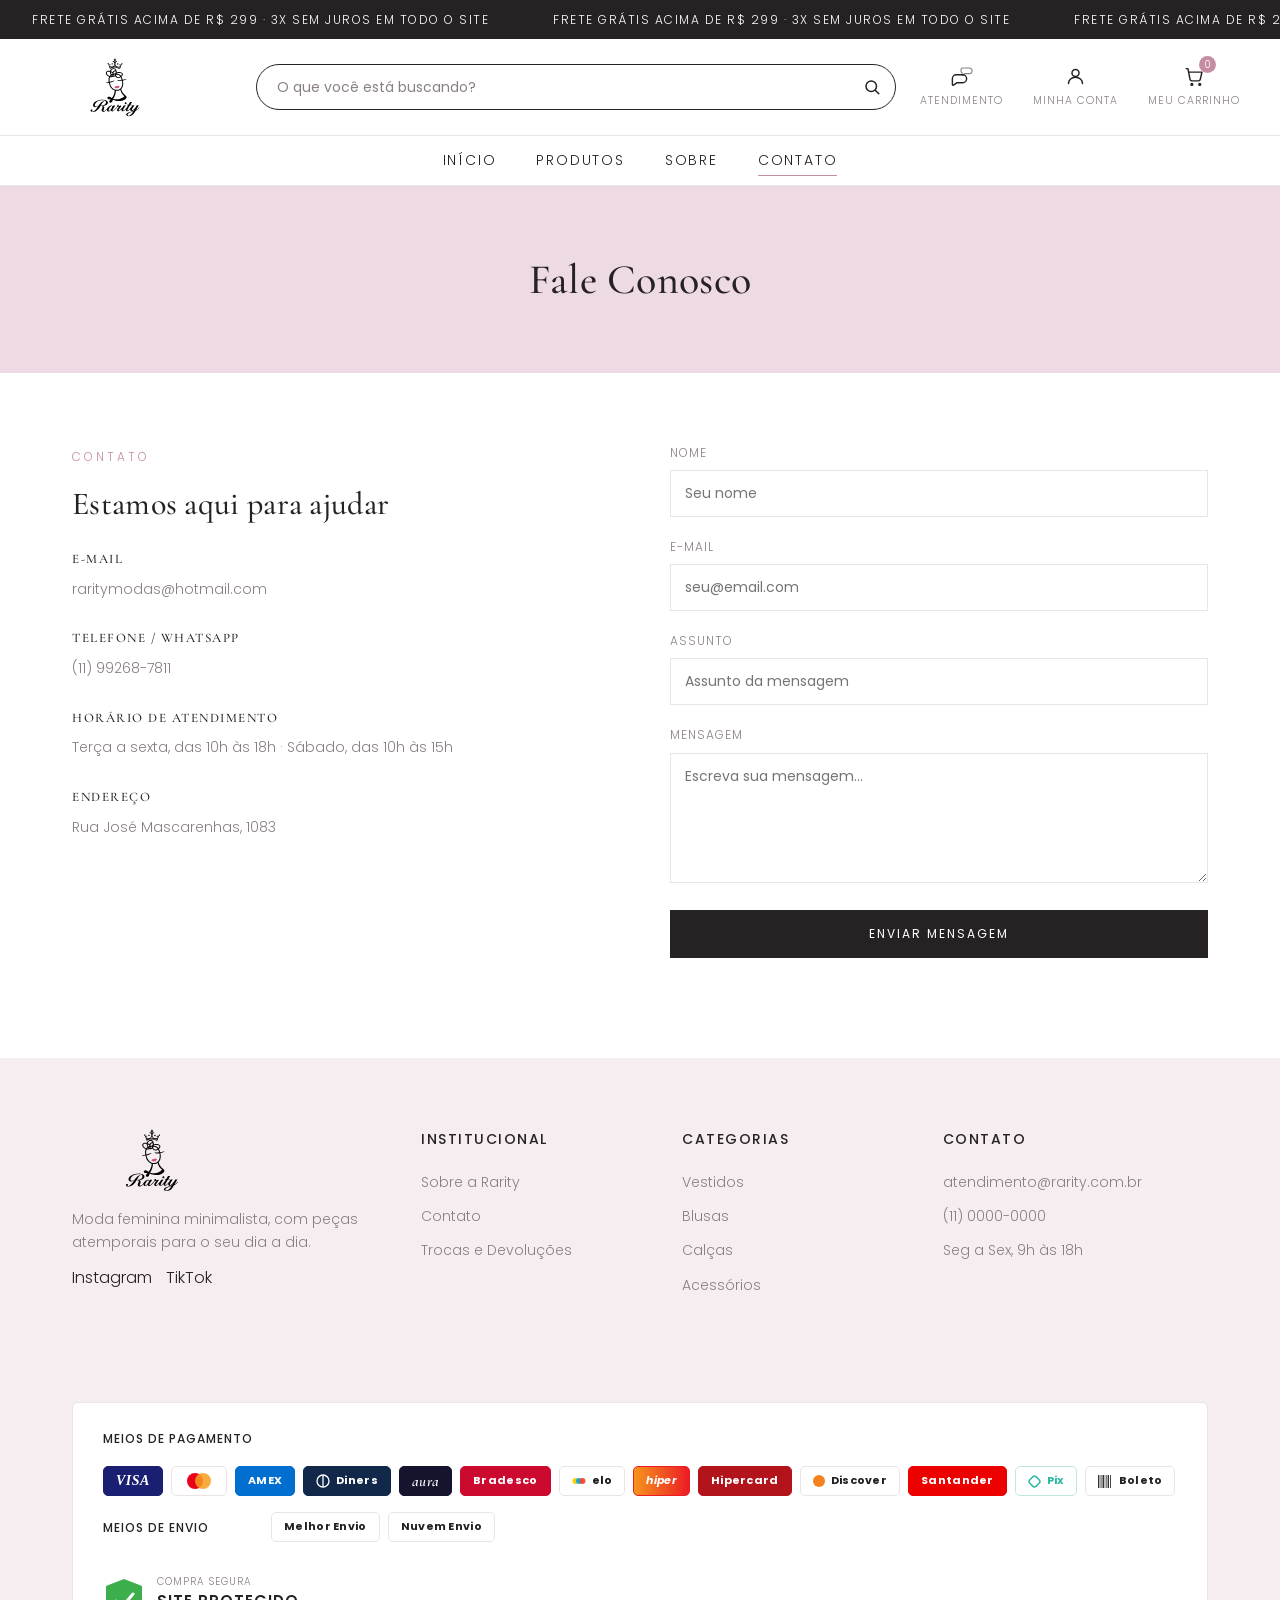
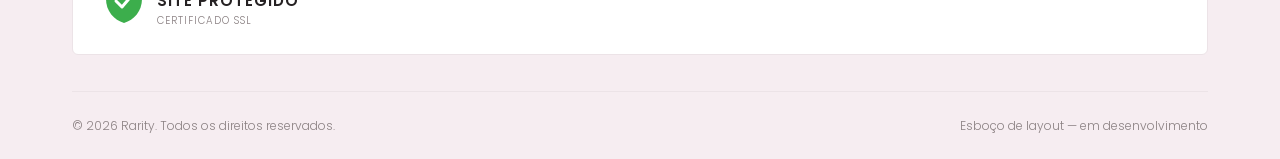
==== commit 1e71e8de: "Adiciona subcategorias de Conjuntos e ativa seleção de tamanho - Novas subcategorias "Conjunto Longo" ====
--- a/contato.html
+++ b/contato.html
@@ -10,7 +10,7 @@
 <link rel="icon" href="assets/img/favicon-192x192.png" type="image/png" sizes="192x192">
 <link rel="icon" href="assets/img/favicon-512x512.png" type="image/png" sizes="512x512">
 <link rel="apple-touch-icon" href="assets/img/apple-touch-icon.png" sizes="180x180">
-<link rel="stylesheet" href="assets/css/style.css?v=continuous-announce">
+<link rel="stylesheet" href="assets/css/style.css?v=size-filter-1">
 </head>
 <body>
 
@@ -86,7 +86,13 @@
               <li><a href="produtos.html?cat=saias&amp;sub=assimetrica">Saia Assimétrica</a></li>
             </ul>
           </li>
-          <li><a href="produtos.html?cat=conjuntos">Conjuntos</a></li>
+          <li class="has-submenu">
+            <a href="produtos.html?cat=conjuntos">Conjuntos</a>
+            <ul class="submenu">
+              <li><a href="produtos.html?cat=conjuntos&amp;sub=conjunto-longo">Conjunto Longo</a></li>
+              <li><a href="produtos.html?cat=conjuntos&amp;sub=conjunto-assimetrico">Conjunto Assimétrico</a></li>
+            </ul>
+          </li>
           <li><a href="produtos.html?cat=acessorios">Acessórios</a></li>
         </ul>
       </li>
@@ -111,19 +117,19 @@
 
       <div class="info-block">
         <h4>E-mail</h4>
-        <p>atendimento@rarity.com.br</p>
+        <p>raritymodas@hotmail.com</p>
       </div>
       <div class="info-block">
         <h4>Telefone / WhatsApp</h4>
-        <p>(11) 0000-0000</p>
+        <p>(11) 99268-7811</p>
       </div>
       <div class="info-block">
         <h4>Horário de Atendimento</h4>
-        <p>Segunda a sexta, das 9h às 18h</p>
+        <p>Terça a sexta, das 10h às 18h · Sábado, das 10h às 15h</p>
       </div>
       <div class="info-block">
         <h4>Endereço</h4>
-        <p>Rua Exemplo, 123 — São Paulo, SP</p>
+        <p>Rua José Mascarenhas, 1083</p>
       </div>
     </div>
 
--- a/assets/css/style.css
+++ b/assets/css/style.css
@@ -417,19 +417,84 @@
 
 .burger{ display:none; font-size:22px; flex-shrink:0; }
 
-/* ===== Hero ===== */
+/* ===== Carrossel principal da home ===== */
 .hero{
+  /* ALTURA DA SEÇÃO: altere este valor para aumentar ou reduzir o hero. */
+  --hero-carousel-height: 560px;
+  /* VELOCIDADE: aumente a duração para deixar o movimento mais lento. */
+  --hero-carousel-duration: 28s;
   background: var(--pink);
-  display:flex;
-  align-items:center;
-  min-height: 560px;
+  position:relative;
+  height: var(--hero-carousel-height);
+  min-height: var(--hero-carousel-height);
   overflow:hidden;
-}
-.hero .container{
+  isolation:isolate;
+}
+.hero-carousel-viewport,
+.hero-carousel-shade{
+  position:absolute;
+  inset:0;
+}
+.hero-carousel-viewport{
+  z-index:0;
+  overflow:hidden;
+}
+.hero-carousel-track{
+  display:flex;
+  width:max-content;
+  height:100%;
+  animation: hero-carousel-scroll var(--hero-carousel-duration) linear infinite;
+  animation-play-state:paused;
+  will-change:transform;
+}
+.hero-carousel.is-ready .hero-carousel-track{
+  animation-play-state:running;
+}
+.hero-carousel-group{
+  display:flex;
+  flex:none;
+  height:100%;
+}
+.hero-carousel-item{
+  flex:0 0 25vw;
+  height:100%;
   display:grid;
-  grid-template-columns: 1fr 1fr;
-  align-items:center;
-  gap: 40px;
+  place-items:center;
+  box-sizing:border-box;
+  border-right:1px solid rgba(255,255,255,.34);
+  background-color:var(--pink-dark);
+  background-image:
+    linear-gradient(rgba(219,142,168,.30), rgba(219,142,168,.30)),
+    var(--hero-image, none);
+  background-position:center;
+  background-size:cover;
+  color:rgba(255,255,255,.92);
+  font-size:13px;
+  letter-spacing:3px;
+  text-transform:uppercase;
+}
+.hero-carousel-item:nth-child(2){ background-color:#edcdd9; }
+.hero-carousel-item:nth-child(3){ background-color:#e3b9c9; }
+.hero-carousel-item:nth-child(4){ background-color:#f0d5df; }
+.hero-carousel-item span{
+  padding:10px 14px;
+  border:1px solid rgba(255,255,255,.48);
+  background:rgba(119,65,84,.14);
+}
+.hero-carousel-shade{
+  z-index:1;
+  pointer-events:none;
+  background:linear-gradient(90deg, rgba(247,225,233,.96) 0%, rgba(247,225,233,.86) 36%, rgba(219,142,168,.44) 72%, rgba(219,142,168,.58) 100%);
+}
+.hero-content-layer{
+  position:relative;
+  z-index:2;
+  height:100%;
+  display:flex;
+  align-items:center;
+}
+.hero-content{
+  max-width:520px;
 }
 .hero-content h1{
   font-size: 56px;
@@ -441,27 +506,9 @@
   max-width: 420px;
   margin-bottom: 32px;
 }
-.hero-visual{
-  aspect-ratio: 4/5;
-  background: linear-gradient(135deg, var(--white), var(--pink-dark));
-  border-radius: 4px;
-  display:flex;
-  align-items:center;
-  justify-content:center;
-  color: var(--white);
-  font-family: var(--font-title);
-  font-size: 22px;
-  letter-spacing: 2px;
-  position:relative;
-}
-.hero-visual::before{
-  content:'IMAGEM DA COLEÇÃO';
-  position:absolute;
-  color: rgba(255,255,255,.85);
-  font-size: 13px;
-  letter-spacing: 3px;
-  text-transform:uppercase;
-  font-family: var(--font-body);
+@keyframes hero-carousel-scroll{
+  from{ transform:translateX(0); }
+  to{ transform:translateX(-50%); }
 }
 
 /* ===== Category strip ===== */
@@ -818,6 +865,14 @@
   cursor:pointer;
 }
 .size-grid span:hover{ border-color: var(--pink-deep); }
+.size-grid span.selected{
+  background: var(--pink-deep);
+  border-color: var(--pink-deep);
+  color: var(--white);
+}
+.color-grid span.selected{
+  box-shadow: 0 0 0 2px var(--white), 0 0 0 4px var(--pink-deep);
+}
 
 .shop-toolbar{
   display:flex;
@@ -1037,8 +1092,7 @@
 
 /* ===== Responsive ===== */
 @media (max-width: 992px){
-  .hero .container{ grid-template-columns: 1fr; }
-  .hero-visual{ order:-1; }
+  .hero-carousel-item{ flex-basis:40vw; }
   .cat-grid{ grid-template-columns: repeat(2,1fr); }
   .product-grid{ grid-template-columns: repeat(2,1fr); }
   .footer-grid{ grid-template-columns: 1fr 1fr; }
@@ -1116,7 +1170,46 @@
   .cart-count{ width:15px; height:15px; font-size:9px; top:-7px; right:-9px; }
   .burger{ font-size: 20px; }
 
+  .hero{
+    --hero-carousel-height: 520px;
+  }
+  .hero-carousel-item{
+    flex-basis:72vw;
+    font-size:11px;
+    letter-spacing:2px;
+  }
+  .hero-carousel-shade{
+    background:linear-gradient(90deg, rgba(247,225,233,.94) 0%, rgba(247,225,233,.82) 62%, rgba(219,142,168,.50) 100%);
+  }
+  .hero-content-layer{ padding-inline:22px; }
+  .hero-content{ max-width:420px; }
   .hero-content h1{ font-size: 38px; }
+  .hero-content p{ max-width:340px; font-size:14px; }
   .cat-grid, .product-grid{ grid-template-columns: 1fr 1fr; gap: 14px; }
   .section-title{ font-size: 26px; }
 }
+
+@media (prefers-reduced-motion: reduce){
+  .hero-carousel-track{
+    width:100%;
+    animation:none;
+    transform:none;
+  }
+  .hero-carousel-group{
+    width:100%;
+    display:grid;
+    grid-template-columns:repeat(4, 1fr);
+  }
+  .hero-carousel-group.is-clone{ display:none; }
+  .hero-carousel-item{
+    width:auto;
+    height:auto;
+  }
+}
+
+@media (max-width: 640px) and (prefers-reduced-motion: reduce){
+  .hero-carousel-group{
+    grid-template-columns:repeat(2, 1fr);
+    grid-template-rows:repeat(2, 1fr);
+  }
+}
